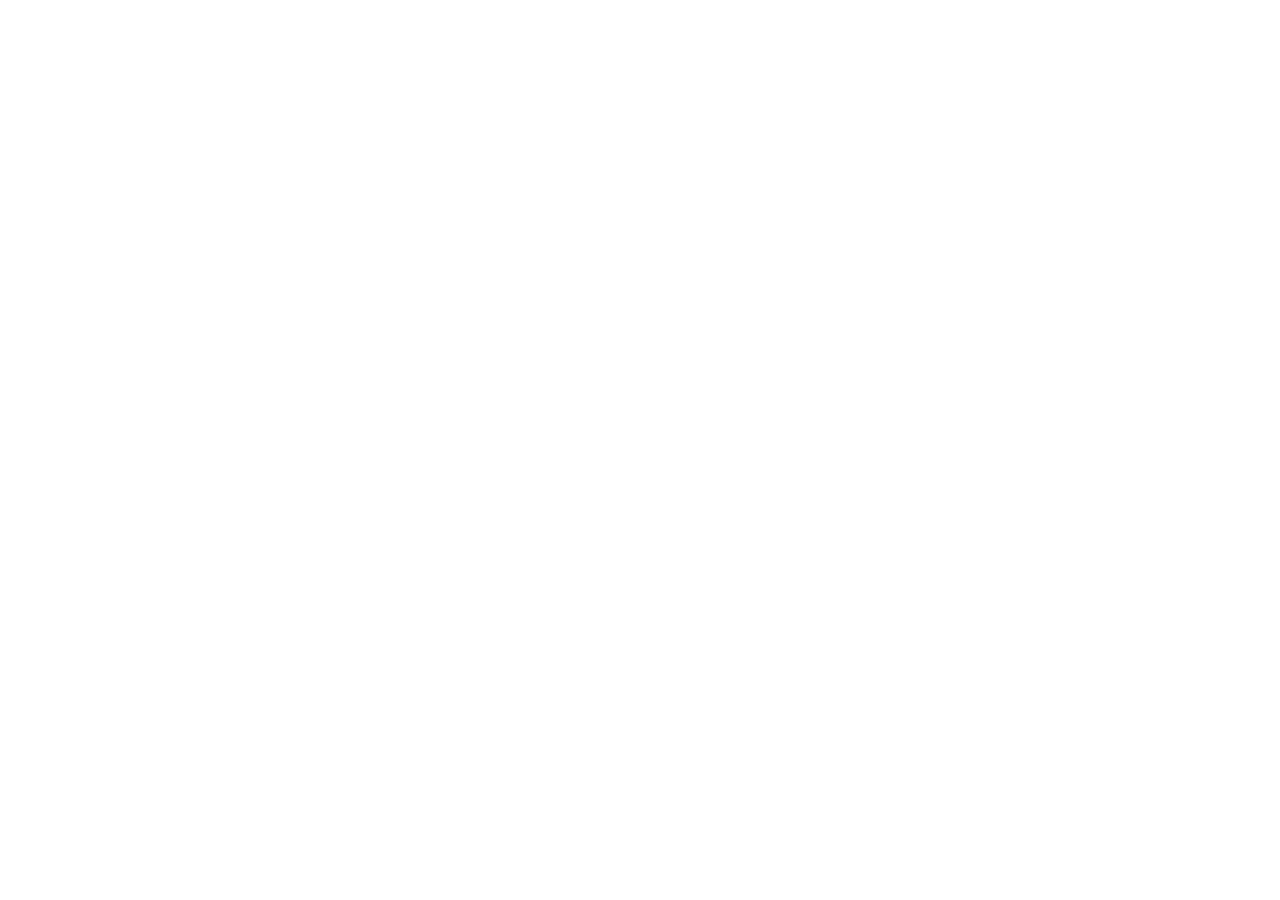
==== faq.html @ 48072fab "Add faq.html - Feyti redesign" ====
<!DOCTYPE html>
<html lang="en">
<head>
<meta charset="UTF-8" />
<meta name="viewport" content="width=device-width, initial-scale=1.0" />
<title>FAQs - Feyti Medical Group</title>
<link rel="preconnect" href="https://fonts.googleapis.com" />
<link rel="preconnect" href="https://fonts.gstatic.com" crossorigin />
<link href="https://fonts.googleapis.com/css2?family=Instrument+Serif:ital@0;1&family=DM+Sans:wght@300;400;500;600&display=swap" rel="stylesheet" />
<link rel="stylesheet" href="shared.css" />
</head>
<body><nav></nav></body></html>
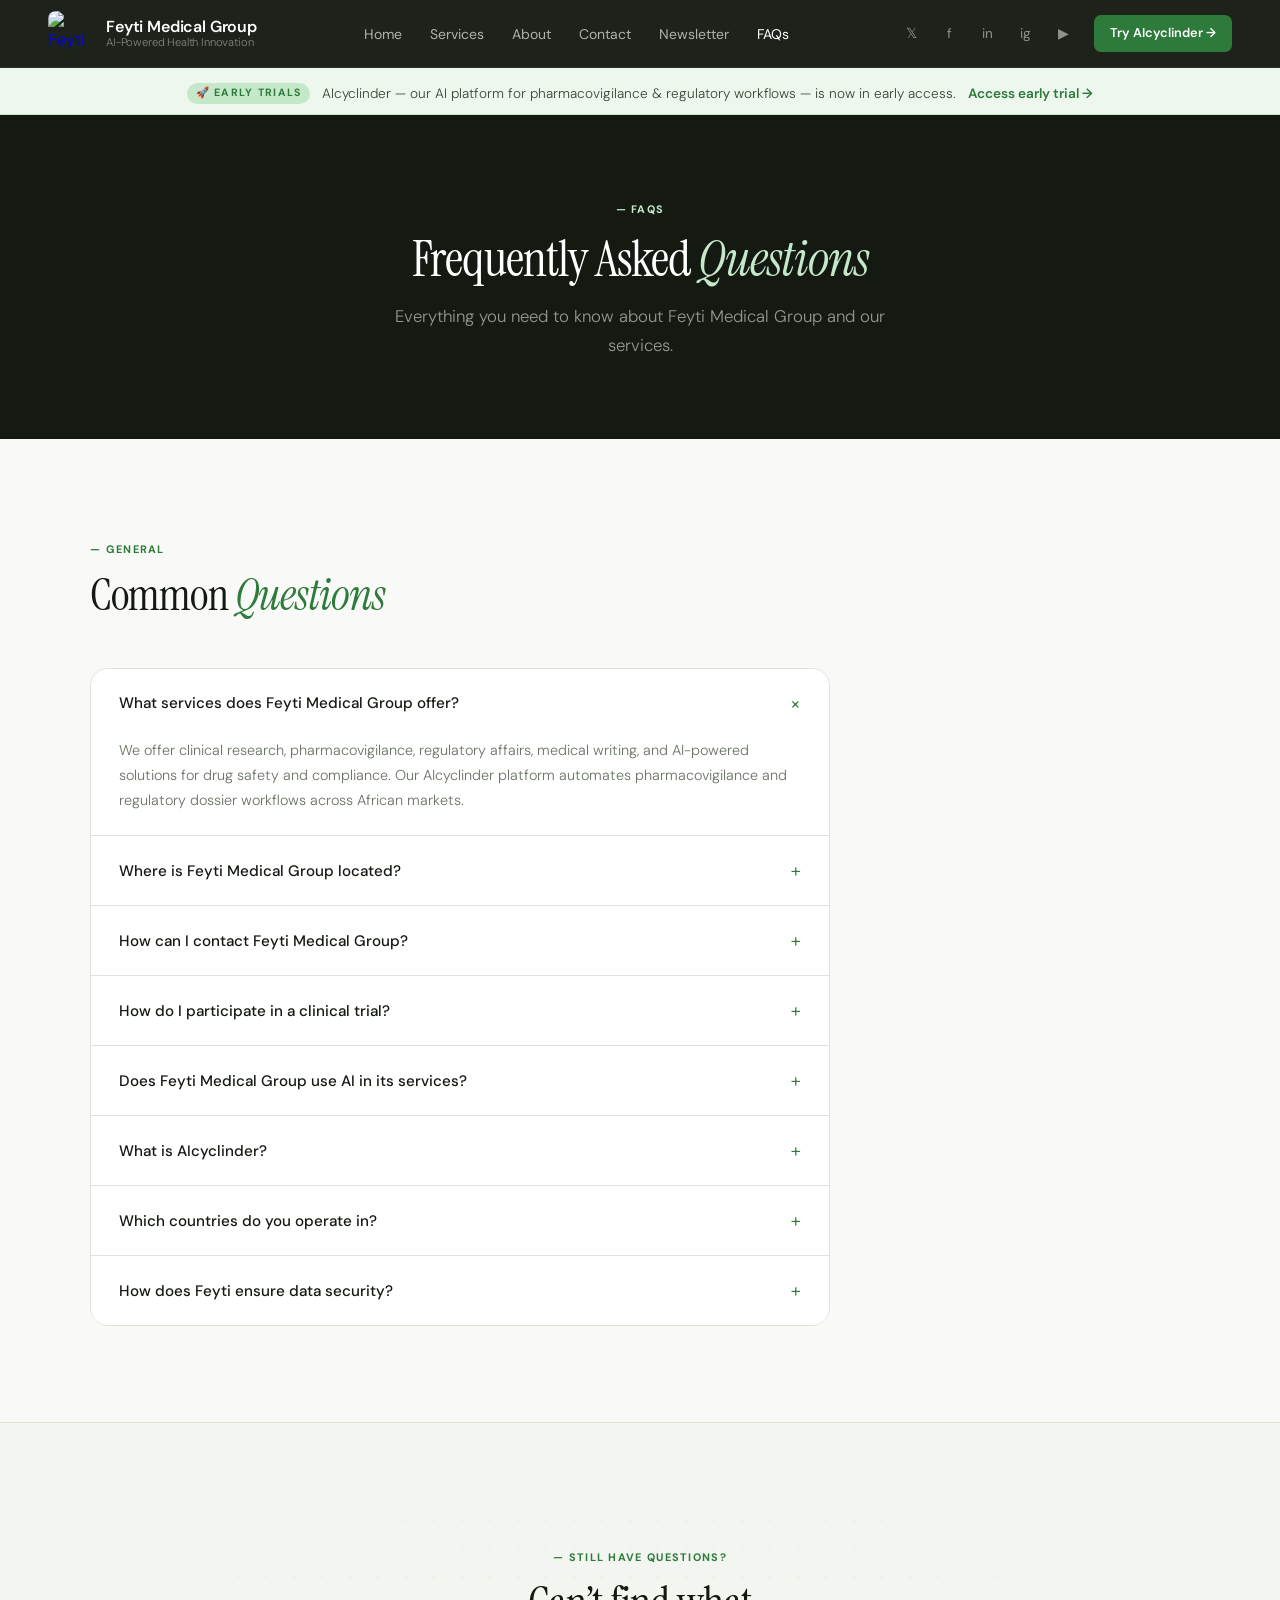
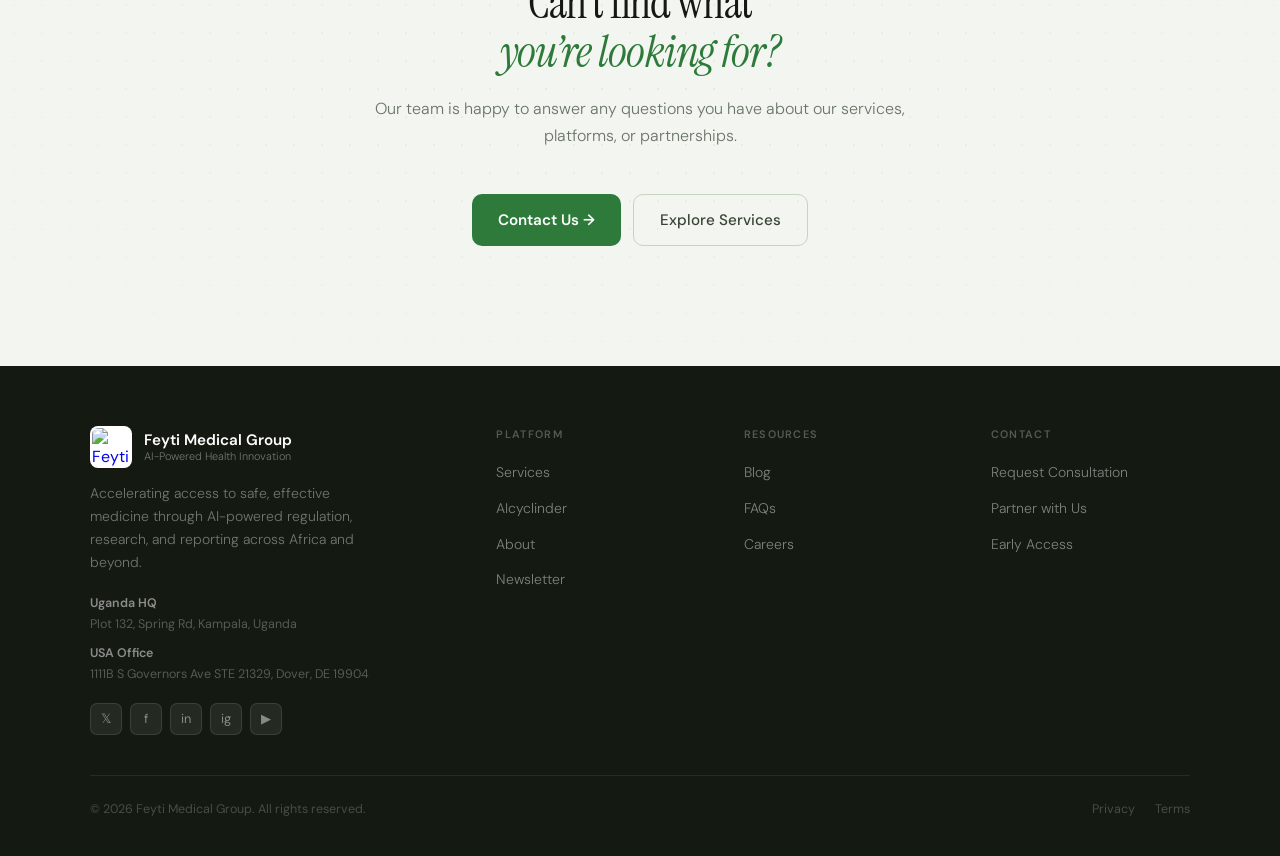
==== commit 11805000: "Add files via upload" ====
--- a/faq.html
+++ b/faq.html
@@ -9,4 +9,172 @@
 <link href="https://fonts.googleapis.com/css2?family=Instrument+Serif:ital@0;1&family=DM+Sans:wght@300;400;500;600&display=swap" rel="stylesheet" />
 <link rel="stylesheet" href="shared.css" />
 </head>
-<body><nav></nav></body></html>+<body>
+<nav>
+  <a href="index.html" class="nav-logo">
+    <img src="https://feytimedicalgroup.com/images/Feyti%20Medical%20Group%20Logo-03%20(1).jpg" alt="Feyti Medical Group Logo" />
+    <div class="nav-logo-text">Feyti Medical Group<span>AI-Powered Health Innovation</span></div>
+  </a>
+  <ul class="nav-links">
+    <li><a href="index.html">Home</a></li>
+    <li><a href="services.html">Services</a></li>
+    <li><a href="about.html">About</a></li>
+    <li><a href="contact.html">Contact</a></li>
+    <li><a href="newsletter.html">Newsletter</a></li>
+    <li><a href="faq.html" class="active">FAQs</a></li>
+    
+  </ul>
+  <div class="nav-right">
+    <div class="nav-socials">
+      <a href="https://x.com/feytigroup" title="X" target="_blank">&#120143;</a>
+      <a href="https://www.facebook.com/Feyti256" title="Facebook" target="_blank">f</a>
+      <a href="https://www.linkedin.com/company/feytimedicalgroup/" title="LinkedIn" target="_blank">in</a>
+      <a href="https://www.instagram.com/feytimedicalgroup/" title="Instagram" target="_blank">ig</a>
+      <a href="https://www.youtube.com/@FeytiMedicalGroup/videos" title="YouTube" target="_blank">&#9654;</a>
+    </div>
+    <a href="https://app.aicyclinder.com/" class="btn-nav" target="_blank">Try AIcyclinder &rarr;</a>
+  </div>
+</nav>
+<div class="banner">
+  <div class="banner-inner">
+    <span class="banner-tag">&#x1F680; Early Trials</span>
+    <p>AIcyclinder &mdash; our AI platform for pharmacovigilance &amp; regulatory workflows &mdash; is now in early access.</p>
+    <a href="https://app.aicyclinder.com/" target="_blank">Access early trial &rarr;</a>
+  </div>
+</div>
+
+<div class="inner-hero">
+  <div class="section-tag" style="color:var(--accent-mid);justify-content:center;">&mdash; FAQs</div>
+  <h1>Frequently Asked <em>Questions</em></h1>
+  <p>Everything you need to know about Feyti Medical Group and our services.</p>
+</div>
+
+<section>
+  <div class="container">
+    <div class="section-tag">&mdash; General</div>
+    <h2 class="section-title">Common <em>Questions</em></h2>
+    <div class="faq-list">
+      <div class="faq-item open">
+        <button class="faq-question" onclick="toggleFaq(this)">
+          What services does Feyti Medical Group offer?
+          <span class="faq-chevron">+</span>
+        </button>
+        <div class="faq-answer"><div class="faq-answer-inner">We offer clinical research, pharmacovigilance, regulatory affairs, medical writing, and AI-powered solutions for drug safety and compliance. Our AIcyclinder platform automates pharmacovigilance and regulatory dossier workflows across African markets.</div></div>
+      </div>
+      <div class="faq-item">
+        <button class="faq-question" onclick="toggleFaq(this)">
+          Where is Feyti Medical Group located?
+          <span class="faq-chevron">+</span>
+        </button>
+        <div class="faq-answer"><div class="faq-answer-inner">Our main office is at Level 2, Plot 132, Spring Rd, Bugolobi, Kampala, Uganda. We also have a presence in the US at 1111B S Governors Ave STE 21329, Dover, DE 19904.</div></div>
+      </div>
+      <div class="faq-item">
+        <button class="faq-question" onclick="toggleFaq(this)">
+          How can I contact Feyti Medical Group?
+          <span class="faq-chevron">+</span>
+        </button>
+        <div class="faq-answer"><div class="faq-answer-inner">You can reach us by email at admin@feytimedicalgroup.com or phone at +256-702-776-656. You can also use the contact form on our Contact page and we&rsquo;ll get back to you within 24 hours.</div></div>
+      </div>
+      <div class="faq-item">
+        <button class="faq-question" onclick="toggleFaq(this)">
+          How do I participate in a clinical trial?
+          <span class="faq-chevron">+</span>
+        </button>
+        <div class="faq-answer"><div class="faq-answer-inner">Please contact us for information about ongoing and upcoming clinical trials. We will guide you through the eligibility and enrollment process. Our team of clinical research experts will walk you through each step.</div></div>
+      </div>
+      <div class="faq-item">
+        <button class="faq-question" onclick="toggleFaq(this)">
+          Does Feyti Medical Group use AI in its services?
+          <span class="faq-chevron">+</span>
+        </button>
+        <div class="faq-answer"><div class="faq-answer-inner">Yes, we leverage AI and automation to enhance drug safety, data management, and regulatory compliance. Our AIcyclinder platform &mdash; currently in early access &mdash; automates pharmacovigilance, eCTD dossier preparation, and compliance workflows using large language models and custom AI agents.</div></div>
+      </div>
+      <div class="faq-item">
+        <button class="faq-question" onclick="toggleFaq(this)">
+          What is AIcyclinder?
+          <span class="faq-chevron">+</span>
+        </button>
+        <div class="faq-answer"><div class="faq-answer-inner">AIcyclinder is Feyti&rsquo;s proprietary AI platform for automating pharmacovigilance, regulatory dossiers, and compliance workflows. It&rsquo;s currently in early access trials &mdash; join the waitlist to be among the first to use it.</div></div>
+      </div>
+      <div class="faq-item">
+        <button class="faq-question" onclick="toggleFaq(this)">
+          Which countries do you operate in?
+          <span class="faq-chevron">+</span>
+        </button>
+        <div class="faq-answer"><div class="faq-answer-inner">We currently operate across Uganda, Kenya, Tanzania, Ghana, DRC, Rwanda, Botswana, South Africa, Nigeria, Ethiopia, Canada, and the USA &mdash; with expansion plans for 2025&ndash;2026.</div></div>
+      </div>
+      <div class="faq-item">
+        <button class="faq-question" onclick="toggleFaq(this)">
+          How does Feyti ensure data security?
+          <span class="faq-chevron">+</span>
+        </button>
+        <div class="faq-answer"><div class="faq-answer-inner">We are certified by NITA and Data Protection Authorities, and operate ISO-certified compliance systems. All data is handled with strict security protocols that meet or exceed regional regulatory requirements.</div></div>
+      </div>
+    </div>
+  </div>
+</section>
+
+<div class="cta-section">
+  <div class="cta-inner container">
+    <div class="section-tag" style="justify-content:center;">&mdash; Still have questions?</div>
+    <h2 class="section-title">Can&rsquo;t find what<br/><em>you&rsquo;re looking for?</em></h2>
+    <p class="section-sub" style="margin:0 auto 44px;">Our team is happy to answer any questions you have about our services, platforms, or partnerships.</p>
+    <div class="cta-btns">
+      <a href="contact.html" class="btn-primary">Contact Us &rarr;</a>
+      <a href="services.html" class="btn-outline">Explore Services</a>
+    </div>
+  </div>
+</div>
+
+<footer>
+  <div class="footer-inner">
+    <div class="footer-brand">
+      <a href="index.html" class="footer-logo-wrap">
+        <img src="https://feytimedicalgroup.com/images/Feyti%20Medical%20Group%20Logo-03%20(1).jpg" alt="Feyti Logo" />
+        <div class="footer-logo-text">Feyti Medical Group<span>AI-Powered Health Innovation</span></div>
+      </a>
+      <p>Accelerating access to safe, effective medicine through AI-powered regulation, research, and reporting across Africa and beyond.</p>
+      <div class="footer-offices">
+        <div class="footer-office"><strong>Uganda HQ</strong>Plot 132, Spring Rd, Kampala, Uganda</div>
+        <div class="footer-office"><strong>USA Office</strong>1111B S Governors Ave STE 21329, Dover, DE 19904</div>
+      </div>
+      <div class="social-row">
+        <a href="https://x.com/feytigroup" class="social-btn" target="_blank">&#120143;</a>
+        <a href="https://www.facebook.com/Feyti256" class="social-btn" target="_blank">f</a>
+        <a href="https://www.linkedin.com/company/feytimedicalgroup/" class="social-btn" target="_blank">in</a>
+        <a href="https://www.instagram.com/feytimedicalgroup/" class="social-btn" target="_blank">ig</a>
+        <a href="https://www.youtube.com/@FeytiMedicalGroup/videos" class="social-btn" target="_blank">&#9654;</a>
+      </div>
+    </div>
+    <div class="footer-col"><h4>Platform</h4><ul>
+      <li><a href="services.html">Services</a></li>
+      <li><a href="https://app.aicyclinder.com/" target="_blank">AIcyclinder</a></li>
+      <li><a href="about.html">About</a></li>
+      <li><a href="newsletter.html">Newsletter</a></li>
+    </ul></div>
+    <div class="footer-col"><h4>Resources</h4><ul>
+      <li><a href="https://feytimedicalgroup.medium.com/" target="_blank">Blog</a></li>
+      <li><a href="faq.html">FAQs</a></li>
+      <li><a href="https://feytimedicalgroup.com/career.html" target="_blank">Careers</a></li>
+    </ul></div>
+    <div class="footer-col"><h4>Contact</h4><ul>
+      <li><a href="contact.html">Request Consultation</a></li>
+      <li><a href="about.html">Partner with Us</a></li>
+      <li><a href="https://app.aicyclinder.com/" target="_blank">Early Access</a></li>
+    </ul></div>
+  </div>
+  <div class="footer-bottom">
+    <span>&copy; 2026 Feyti Medical Group. All rights reserved.</span>
+    <div style="display:flex;gap:20px;"><a href="#">Privacy</a><a href="#">Terms</a></div>
+  </div>
+</footer>
+<script>
+function toggleFaq(btn) {
+  const item = btn.closest('.faq-item');
+  const wasOpen = item.classList.contains('open');
+  document.querySelectorAll('.faq-item').forEach(i => i.classList.remove('open'));
+  if (!wasOpen) item.classList.add('open');
+}
+</script>
+</body>
+</html>
--- a/shared.css
+++ b/shared.css
@@ -0,0 +1,266 @@
+*, *::before, *::after { box-sizing: border-box; margin: 0; padding: 0; }
+
+:root {
+  --bg: #f9faf8; --bg2: #f2f5f0; --surface: #ffffff; --surface2: #eef2eb;
+  --border: #dde5d8; --border2: #c8d4c0;
+  --accent: #2d7a3a; --accent-lt: #3d9e4e; --accent-bg: #edf7ee; --accent-mid: #c6e8ca;
+  --text: #141a12; --text2: #3a4536; --muted: #697566; --muted2: #a0ac9a;
+  --font-d: 'Instrument Serif', serif; --font-b: 'DM Sans', sans-serif;
+  --nav-h: 68px;
+}
+
+html { scroll-behavior: smooth; }
+body { background: var(--bg); color: var(--text); font-family: var(--font-b); font-size: 16px; line-height: 1.6; -webkit-font-smoothing: antialiased; overflow-x: hidden; }
+
+/* ── FONTS ── */
+@import url('https://fonts.googleapis.com/css2?family=Instrument+Serif:ital@0;1&family=DM+Sans:wght@300;400;500;600&display=swap');
+
+/* ── NAV ── */
+nav {
+  position: fixed; top: 0; left: 0; right: 0; z-index: 100;
+  display: flex; align-items: center; justify-content: space-between;
+  padding: 0 48px; height: var(--nav-h);
+  background: rgba(20,26,18,0.96); backdrop-filter: blur(18px);
+  border-bottom: 1px solid rgba(255,255,255,0.08);
+}
+.nav-logo { display: flex; align-items: center; gap: 12px; text-decoration: none; }
+.nav-logo img { width: 46px; height: 46px; object-fit: contain; border-radius: 8px; }
+.nav-logo-text { font-family: var(--font-b); font-size: 1rem; font-weight: 600; color: #fff; letter-spacing: -0.01em; line-height: 1.2; }
+.nav-logo-text span { display: block; font-size: 0.7rem; font-weight: 300; color: rgba(255,255,255,0.45); }
+.nav-links { display: flex; gap: 28px; list-style: none; }
+.nav-links a { color: rgba(255,255,255,0.65); text-decoration: none; font-size: 0.875rem; font-weight: 400; transition: color 0.2s; }
+.nav-links a:hover, .nav-links a.active { color: #fff; }
+.nav-right { display: flex; align-items: center; gap: 16px; }
+.nav-socials { display: flex; gap: 8px; }
+.nav-socials a { width: 30px; height: 30px; display: flex; align-items: center; justify-content: center; color: rgba(255,255,255,0.5); text-decoration: none; font-size: 0.85rem; transition: color 0.2s; border-radius: 6px; }
+.nav-socials a:hover { color: #fff; background: rgba(255,255,255,0.1); }
+.btn-nav { display: inline-flex; align-items: center; gap: 6px; background: var(--accent); color: #fff; font-family: var(--font-b); font-weight: 600; font-size: 0.8rem; padding: 8px 16px; border-radius: 7px; border: none; cursor: pointer; text-decoration: none; transition: background 0.2s; white-space: nowrap; }
+.btn-nav:hover { background: var(--accent-lt); }
+
+/* ── BANNER ── */
+.banner { background: var(--accent-bg); border-bottom: 1px solid var(--accent-mid); padding: 10px 24px; text-align: center; margin-top: var(--nav-h); }
+.banner-inner { display: inline-flex; align-items: center; gap: 12px; flex-wrap: wrap; justify-content: center; }
+.banner-tag { font-size: 0.66rem; font-weight: 700; text-transform: uppercase; letter-spacing: 0.12em; color: var(--accent); background: var(--accent-mid); padding: 2px 9px; border-radius: 100px; }
+.banner p { font-size: 0.85rem; color: var(--text2); font-weight: 300; }
+.banner a { color: var(--accent); font-size: 0.85rem; font-weight: 600; text-decoration: none; }
+.banner a:hover { color: var(--accent-lt); }
+
+/* ── COMMON ── */
+section { padding: 96px 24px; }
+.container { max-width: 1100px; margin: 0 auto; }
+.section-tag { display: inline-flex; align-items: center; gap: 6px; font-size: 0.68rem; font-weight: 700; text-transform: uppercase; letter-spacing: 0.12em; color: var(--accent); margin-bottom: 12px; }
+.section-title { font-family: var(--font-d); font-size: clamp(1.9rem, 3.5vw, 3rem); font-weight: 400; letter-spacing: -0.02em; line-height: 1.1; margin-bottom: 16px; color: var(--text); }
+.section-title em { font-style: italic; color: var(--accent); }
+.section-sub { font-size: 1rem; color: var(--muted); max-width: 560px; line-height: 1.7; font-weight: 300; }
+
+/* ── BUTTONS ── */
+.btn-primary { display: inline-flex; align-items: center; gap: 8px; background: var(--accent); color: #fff; font-family: var(--font-b); font-weight: 600; font-size: 0.95rem; padding: 13px 26px; border-radius: 10px; border: none; cursor: pointer; text-decoration: none; transition: background 0.2s, transform 0.15s, box-shadow 0.2s; white-space: nowrap; }
+.btn-primary:hover { background: var(--accent-lt); transform: translateY(-2px); box-shadow: 0 8px 28px rgba(45,122,58,0.22); }
+.btn-outline { display: inline-flex; align-items: center; gap: 8px; background: transparent; color: var(--text2); font-family: var(--font-b); font-weight: 500; font-size: 0.95rem; padding: 13px 26px; border-radius: 10px; border: 1.5px solid var(--border2); cursor: pointer; text-decoration: none; transition: border-color 0.2s, color 0.2s, background 0.2s; }
+.btn-outline:hover { border-color: var(--accent); color: var(--accent); background: var(--accent-bg); }
+
+/* ── INNER PAGE HERO ── */
+.inner-hero { background: var(--text); padding: 80px 24px; text-align: center; }
+.inner-hero h1 { font-family: var(--font-d); font-size: clamp(2.2rem, 4vw, 3.6rem); font-weight: 400; color: #fff; letter-spacing: -0.02em; line-height: 1.08; margin-bottom: 16px; }
+.inner-hero h1 em { font-style: italic; color: var(--accent-mid); }
+.inner-hero p { font-size: 1.05rem; color: rgba(255,255,255,0.55); max-width: 540px; margin: 0 auto; line-height: 1.7; font-weight: 300; }
+
+/* ── STAT ROW ── */
+.stat-row { display: grid; grid-template-columns: repeat(3, 1fr); gap: 1px; background: var(--border); border: 1.5px solid var(--border); border-radius: 18px; overflow: hidden; margin-top: 56px; }
+.stat-cell { background: var(--surface); padding: 44px 36px; text-align: center; transition: background 0.2s; }
+.stat-cell:hover { background: var(--accent-bg); }
+.stat-value { font-family: var(--font-d); font-size: 3.4rem; font-weight: 400; color: var(--accent); letter-spacing: -0.025em; line-height: 1; margin-bottom: 8px; }
+.stat-label { font-size: 0.875rem; color: var(--muted); font-weight: 300; line-height: 1.5; }
+
+/* ── SERVICE GRID ── */
+.services-grid { display: grid; grid-template-columns: repeat(3, 1fr); gap: 1px; background: var(--border); border: 1.5px solid var(--border); border-radius: 18px; overflow: hidden; margin-top: 52px; }
+.service-card { background: var(--surface); padding: 36px 30px; transition: background 0.2s; }
+.service-card:hover { background: var(--accent-bg); }
+.service-icon { width: 44px; height: 44px; background: var(--accent-bg); border: 1.5px solid var(--accent-mid); border-radius: 10px; display: flex; align-items: center; justify-content: center; font-size: 1.2rem; margin-bottom: 18px; }
+.service-card h3 { font-size: 0.975rem; font-weight: 600; margin-bottom: 10px; color: var(--text); letter-spacing: -0.01em; }
+.service-card p { font-size: 0.875rem; color: var(--muted); line-height: 1.65; font-weight: 300; }
+.service-card .learn-more { display: inline-flex; align-items: center; gap: 4px; font-size: 0.8rem; font-weight: 600; color: var(--accent); text-decoration: none; margin-top: 14px; }
+.service-card .learn-more:hover { color: var(--accent-lt); }
+
+/* ── PARTNER LOGOS ── */
+.partner-logo-row { display: flex; align-items: center; gap: 32px; flex-wrap: wrap; margin-top: 32px; }
+.partner-logo { height: 36px; object-fit: contain; filter: grayscale(100%) opacity(0.5); transition: filter 0.2s; }
+.partner-logo:hover { filter: grayscale(0%) opacity(1); }
+
+/* ── TICKER ── */
+.trust-section { padding: 44px 0; border-top: 1px solid var(--border); border-bottom: 1px solid var(--border); background: var(--surface); overflow: hidden; }
+.trust-label { text-align: center; font-size: 0.68rem; font-weight: 600; text-transform: uppercase; letter-spacing: 0.14em; color: var(--muted2); margin-bottom: 24px; }
+.ticker-wrap { overflow: hidden; mask-image: linear-gradient(to right, transparent, black 10%, black 90%, transparent); }
+.ticker-track { display: flex; gap: 52px; animation: ticker 30s linear infinite; white-space: nowrap; }
+@keyframes ticker { 0% { transform: translateX(0); } 100% { transform: translateX(-50%); } }
+.trust-item { display: flex; align-items: center; gap: 8px; font-size: 0.875rem; font-weight: 500; color: var(--muted); flex-shrink: 0; }
+.trust-item .sep { width: 3px; height: 3px; border-radius: 50%; background: var(--muted2); }
+
+/* ── WHY GRID ── */
+.why-grid { display: grid; grid-template-columns: repeat(2, 1fr); gap: 1px; background: var(--border); border: 1.5px solid var(--border); border-radius: 18px; overflow: hidden; margin-top: 52px; }
+.why-card { background: var(--surface); padding: 36px 30px; transition: background 0.2s; }
+.why-card:hover { background: var(--accent-bg); }
+.why-icon { font-size: 1.6rem; margin-bottom: 14px; display: block; }
+.why-card h3 { font-size: 0.975rem; font-weight: 600; margin-bottom: 10px; color: var(--text); }
+.why-card p { font-size: 0.875rem; color: var(--muted); line-height: 1.65; font-weight: 300; }
+
+/* ── MARKETS ── */
+.markets-layout { display: grid; grid-template-columns: 1fr 1.4fr; gap: 56px; align-items: start; margin-top: 52px; }
+.market-tags { display: flex; flex-wrap: wrap; gap: 8px; margin-top: 18px; }
+.market-tag { font-size: 0.825rem; font-weight: 500; background: var(--surface); border: 1.5px solid var(--border); color: var(--text2); padding: 7px 14px; border-radius: 8px; transition: border-color 0.2s, color 0.2s, background 0.2s; }
+.market-tag:hover { border-color: var(--accent); color: var(--accent); background: var(--accent-bg); }
+.partners-box { background: var(--surface); border: 1.5px solid var(--border); border-radius: 18px; padding: 36px; }
+.partners-box h4 { font-size: 0.68rem; font-weight: 700; text-transform: uppercase; letter-spacing: 0.12em; color: var(--muted2); margin-bottom: 16px; }
+.partner-list { display: flex; flex-direction: column; gap: 10px; }
+.partner-item { display: flex; align-items: center; gap: 10px; font-size: 0.875rem; color: var(--muted); font-weight: 300; }
+.partner-dot { width: 6px; height: 6px; border-radius: 50%; background: var(--accent-mid); flex-shrink: 0; }
+.divider { margin: 18px 0; border: none; border-top: 1px solid var(--border); }
+
+/* ── FAQ ── */
+.faq-list { margin-top: 48px; border: 1.5px solid var(--border); border-radius: 18px; overflow: hidden; max-width: 740px; }
+.faq-item { border-bottom: 1px solid var(--border); }
+.faq-item:last-child { border-bottom: none; }
+.faq-question { width: 100%; background: var(--surface); border: none; color: var(--text); font-family: var(--font-b); font-size: 0.95rem; font-weight: 500; text-align: left; padding: 22px 28px; cursor: pointer; display: flex; justify-content: space-between; align-items: center; gap: 16px; transition: background 0.2s; }
+.faq-question:hover { background: var(--accent-bg); }
+.faq-chevron { font-size: 1.2rem; color: var(--accent); transition: transform 0.25s; font-weight: 300; flex-shrink: 0; }
+.faq-item.open .faq-chevron { transform: rotate(45deg); }
+.faq-answer { overflow: hidden; max-height: 0; transition: max-height 0.3s ease; }
+.faq-item.open .faq-answer { max-height: 200px; }
+.faq-answer-inner { padding: 0 28px 22px; color: var(--muted); font-size: 0.9rem; line-height: 1.75; font-weight: 300; background: var(--surface); }
+
+/* ── CTA ── */
+.cta-section { background: var(--bg2); border-top: 1px solid var(--border); padding: 120px 24px; text-align: center; position: relative; overflow: hidden; }
+.cta-section::before { content: ''; position: absolute; inset: 0; background-image: radial-gradient(var(--border) 1px, transparent 1px); background-size: 28px 28px; opacity: 0.65; pointer-events: none; mask-image: radial-gradient(ellipse 80% 70% at 50% 50%, black, transparent); }
+.cta-inner { position: relative; z-index: 1; }
+.cta-section .section-title { max-width: 640px; margin: 0 auto 18px; }
+.cta-section .section-sub { margin: 0 auto 44px; }
+.cta-btns { display: flex; gap: 12px; justify-content: center; flex-wrap: wrap; }
+
+/* ── NEWSLETTER INPUT ── */
+.newsletter-row { display: flex; gap: 10px; justify-content: center; max-width: 420px; margin: 0 auto; flex-wrap: wrap; }
+.newsletter-input { flex: 1; min-width: 200px; background: var(--surface); border: 1.5px solid var(--border2); border-radius: 10px; color: var(--text); font-family: var(--font-b); font-size: 0.9rem; padding: 13px 18px; outline: none; transition: border-color 0.2s, box-shadow 0.2s; }
+.newsletter-input:focus { border-color: var(--accent); box-shadow: 0 0 0 3px rgba(45,122,58,0.1); }
+.newsletter-input::placeholder { color: var(--muted2); }
+
+/* ── TESTIMONIAL ── */
+.testimonial-section { background: var(--accent); padding: 100px 24px; }
+.testimonial-card { max-width: 720px; margin: 0 auto; text-align: center; }
+.testimonial-quote { font-family: var(--font-d); font-size: clamp(1.4rem, 2.8vw, 2.1rem); font-weight: 400; font-style: italic; line-height: 1.45; color: #fff; margin-bottom: 32px; letter-spacing: -0.01em; }
+.testimonial-author { font-size: 0.875rem; color: rgba(255,255,255,0.65); }
+.testimonial-author strong { color: #fff; font-weight: 600; }
+
+/* ── BADGE PILLS ── */
+.badges-row { display: flex; gap: 10px; flex-wrap: wrap; margin-top: 40px; }
+.badge-pill { display: inline-flex; align-items: center; gap: 6px; border: 1.5px solid var(--accent-mid); background: var(--accent-bg); border-radius: 100px; padding: 7px 16px; font-size: 0.78rem; font-weight: 500; color: var(--accent); }
+.badge-pill .dot { width: 6px; height: 6px; border-radius: 50%; background: var(--accent); opacity: 0.7; }
+
+/* ── FOOTER ── */
+footer { background: var(--text); padding: 60px 48px 36px; }
+.footer-inner { max-width: 1100px; margin: 0 auto; display: grid; grid-template-columns: 1.8fr 1fr 1fr 1fr; gap: 48px; }
+.footer-logo-wrap { display: flex; align-items: center; gap: 12px; text-decoration: none; margin-bottom: 14px; }
+.footer-logo-wrap img { width: 42px; height: 42px; object-fit: contain; border-radius: 8px; background: #fff; padding: 2px; }
+.footer-logo-text { font-family: var(--font-b); font-size: 0.95rem; font-weight: 600; color: #fff; line-height: 1.2; }
+.footer-logo-text span { display: block; font-size: 0.68rem; font-weight: 300; color: rgba(255,255,255,0.4); }
+.footer-brand p { color: rgba(255,255,255,0.4); font-size: 0.875rem; line-height: 1.65; font-weight: 300; max-width: 270px; }
+.footer-offices { margin-top: 20px; display: flex; flex-direction: column; gap: 10px; }
+.footer-office { font-size: 0.78rem; color: rgba(255,255,255,0.28); line-height: 1.5; }
+.footer-office strong { color: rgba(255,255,255,0.5); font-weight: 600; display: block; margin-bottom: 2px; }
+.footer-col h4 { font-size: 0.68rem; font-weight: 600; text-transform: uppercase; letter-spacing: 0.12em; color: rgba(255,255,255,0.28); margin-bottom: 16px; }
+.footer-col ul { list-style: none; display: flex; flex-direction: column; gap: 10px; }
+.footer-col a { color: rgba(255,255,255,0.45); font-size: 0.875rem; text-decoration: none; font-weight: 300; transition: color 0.2s; }
+.footer-col a:hover { color: #fff; }
+.social-row { display: flex; gap: 8px; margin-top: 20px; }
+.social-btn { width: 32px; height: 32px; background: rgba(255,255,255,0.07); border: 1px solid rgba(255,255,255,0.1); border-radius: 7px; display: flex; align-items: center; justify-content: center; color: rgba(255,255,255,0.45); font-size: 0.8rem; text-decoration: none; transition: background 0.2s, color 0.2s; }
+.social-btn:hover { background: var(--accent); color: #fff; border-color: var(--accent); }
+.footer-bottom { max-width: 1100px; margin: 40px auto 0; padding-top: 24px; border-top: 1px solid rgba(255,255,255,0.08); display: flex; justify-content: space-between; align-items: center; font-size: 0.78rem; color: rgba(255,255,255,0.22); }
+.footer-bottom a { color: rgba(255,255,255,0.22); text-decoration: none; transition: color 0.2s; }
+.footer-bottom a:hover { color: rgba(255,255,255,0.5); }
+
+/* ── HERO (HOME) ── */
+.hero { position: relative; min-height: 88vh; display: flex; align-items: center; justify-content: center; text-align: center; overflow: hidden; }
+.hero-bg { position: absolute; inset: 0; background: linear-gradient(135deg, #0a1a0d 0%, #1a3320 50%, #0d2218 100%); }
+.hero-bg img { position: absolute; inset: 0; width: 100%; height: 100%; object-fit: cover; opacity: 0.25; }
+.hero-content { position: relative; z-index: 1; max-width: 820px; padding: 0 24px; }
+.hero-badge { display: inline-flex; align-items: center; gap: 8px; border: 1px solid rgba(198,232,202,0.4); background: rgba(45,122,58,0.2); color: var(--accent-mid); font-size: 0.72rem; font-weight: 600; padding: 5px 14px; border-radius: 100px; margin-bottom: 28px; text-transform: uppercase; letter-spacing: 0.06em; }
+.hero-badge .dot { width: 6px; height: 6px; border-radius: 50%; background: var(--accent-mid); animation: pulse 2.2s ease-in-out infinite; }
+@keyframes pulse { 0%,100% { opacity:1; transform:scale(1); } 50% { opacity:0.35; transform:scale(0.75); } }
+.hero h1 { font-family: var(--font-d); font-size: clamp(2.8rem, 5.5vw, 5rem); font-weight: 400; color: #fff; line-height: 1.04; letter-spacing: -0.025em; margin-bottom: 22px; }
+.hero h1 em { font-style: italic; color: var(--accent-mid); }
+.hero-sub { font-size: 1.1rem; color: rgba(255,255,255,0.6); max-width: 520px; margin: 0 auto 40px; line-height: 1.72; font-weight: 300; }
+.hero-ctas { display: flex; gap: 12px; justify-content: center; flex-wrap: wrap; margin-bottom: 20px; }
+.hero-note { font-size: 0.78rem; color: rgba(255,255,255,0.35); }
+
+/* ── IMAGE SECTION ── */
+.image-section { padding: 0 24px 96px; }
+.image-section-inner { max-width: 1100px; margin: 0 auto; display: grid; grid-template-columns: 1fr 1fr; gap: 48px; align-items: center; }
+.image-section-img { border-radius: 18px; overflow: hidden; border: 1.5px solid var(--border); box-shadow: 0 16px 48px rgba(45,122,58,0.08); }
+.image-section-img img { width: 100%; height: 380px; object-fit: cover; display: block; }
+.image-section-content { display: flex; flex-direction: column; }
+.pillars-list { display: flex; flex-direction: column; gap: 14px; margin-top: 28px; }
+.pillar-item { display: flex; align-items: flex-start; gap: 12px; padding: 16px 18px; background: var(--surface); border: 1.5px solid var(--border); border-radius: 12px; transition: border-color 0.2s, background 0.2s; }
+.pillar-item:hover { border-color: var(--accent-mid); background: var(--accent-bg); }
+.pillar-icon { width: 34px; height: 34px; background: var(--accent-bg); border: 1.5px solid var(--accent-mid); border-radius: 8px; display: flex; align-items: center; justify-content: center; font-size: 0.95rem; flex-shrink: 0; margin-top: 2px; }
+.pillar-text h4 { font-size: 0.9rem; font-weight: 600; color: var(--text); margin-bottom: 2px; }
+.pillar-text p { font-size: 0.8rem; color: var(--muted); font-weight: 300; line-height: 1.5; }
+
+/* ── CONTACT ── */
+.contact-grid { display: grid; grid-template-columns: 1fr 1fr; gap: 48px; align-items: start; margin-top: 52px; }
+.contact-info-box { display: flex; flex-direction: column; gap: 24px; }
+.contact-info-item { display: flex; gap: 14px; align-items: flex-start; padding: 20px; background: var(--surface); border: 1.5px solid var(--border); border-radius: 14px; }
+.contact-info-icon { width: 38px; height: 38px; background: var(--accent-bg); border: 1.5px solid var(--accent-mid); border-radius: 9px; display: flex; align-items: center; justify-content: center; font-size: 1rem; flex-shrink: 0; }
+.contact-info-text h4 { font-size: 0.875rem; font-weight: 600; color: var(--text); margin-bottom: 4px; }
+.contact-info-text p, .contact-info-text a { font-size: 0.85rem; color: var(--muted); font-weight: 300; line-height: 1.6; text-decoration: none; }
+.contact-info-text a:hover { color: var(--accent); }
+.form-card { background: var(--surface); border: 1.5px solid var(--border); border-radius: 18px; padding: 36px; }
+.form-card h3 { font-family: var(--font-d); font-size: 1.5rem; font-weight: 400; margin-bottom: 24px; color: var(--text); }
+.form-group { margin-bottom: 18px; }
+.form-group label { display: block; font-size: 0.8rem; font-weight: 600; color: var(--text2); margin-bottom: 6px; text-transform: uppercase; letter-spacing: 0.06em; }
+.form-control { width: 100%; background: var(--bg); border: 1.5px solid var(--border2); border-radius: 10px; color: var(--text); font-family: var(--font-b); font-size: 0.9rem; padding: 12px 16px; outline: none; transition: border-color 0.2s, box-shadow 0.2s; }
+.form-control:focus { border-color: var(--accent); box-shadow: 0 0 0 3px rgba(45,122,58,0.1); }
+.form-control::placeholder { color: var(--muted2); }
+textarea.form-control { resize: vertical; min-height: 120px; }
+
+/* ── ABOUT ── */
+.milestone-list { display: flex; flex-direction: column; gap: 0; margin-top: 48px; position: relative; }
+.milestone-list::before { content: ''; position: absolute; left: 23px; top: 0; bottom: 0; width: 2px; background: var(--border); }
+.milestone-item { display: flex; gap: 24px; align-items: flex-start; padding: 0 0 36px; position: relative; }
+.milestone-year { width: 46px; height: 46px; background: var(--accent); color: #fff; border-radius: 50%; display: flex; align-items: center; justify-content: center; font-size: 0.68rem; font-weight: 700; flex-shrink: 0; z-index: 1; line-height: 1.2; text-align: center; }
+.milestone-content h4 { font-size: 0.95rem; font-weight: 600; color: var(--text); margin-bottom: 6px; }
+.milestone-content p { font-size: 0.875rem; color: var(--muted); line-height: 1.65; font-weight: 300; }
+.market-stat-row { display: grid; grid-template-columns: repeat(3, 1fr); gap: 16px; margin-top: 40px; }
+.market-stat-card { background: var(--surface); border: 1.5px solid var(--border); border-radius: 14px; padding: 28px 20px; text-align: center; }
+.market-stat-value { font-family: var(--font-d); font-size: 2.4rem; font-weight: 400; color: var(--accent); line-height: 1; margin-bottom: 6px; }
+.market-stat-label { font-size: 0.78rem; color: var(--muted); font-weight: 300; }
+.market-stat-sub { font-size: 0.7rem; color: var(--muted2); margin-top: 2px; }
+
+/* ── NEWSLETTER PAGE ── */
+.newsletter-hero-form { max-width: 480px; margin: 32px auto 0; }
+.newsletter-archive { display: grid; grid-template-columns: repeat(3, 1fr); gap: 20px; margin-top: 48px; }
+.newsletter-card { background: var(--surface); border: 1.5px solid var(--border); border-radius: 14px; padding: 24px; transition: border-color 0.2s, background 0.2s; }
+.newsletter-card:hover { border-color: var(--accent-mid); background: var(--accent-bg); }
+.newsletter-card .tag { font-size: 0.65rem; font-weight: 700; text-transform: uppercase; letter-spacing: 0.1em; color: var(--accent); margin-bottom: 10px; display: block; }
+.newsletter-card h4 { font-size: 0.925rem; font-weight: 600; color: var(--text); margin-bottom: 8px; line-height: 1.4; }
+.newsletter-card p { font-size: 0.825rem; color: var(--muted); font-weight: 300; line-height: 1.55; }
+
+/* ── AI CHIP ── */
+.powered-by { margin-top: 16px; padding-top: 12px; border-top: 1px solid var(--border); display: flex; align-items: center; gap: 7px; flex-wrap: wrap; }
+.powered-by .label { font-size: 0.65rem; font-weight: 600; text-transform: uppercase; letter-spacing: 0.1em; color: var(--muted2); }
+.ai-chip { font-size: 0.68rem; font-weight: 600; background: var(--surface2); border: 1px solid var(--border2); color: var(--muted); padding: 2px 8px; border-radius: 5px; }
+
+/* ── ANIMATIONS ── */
+@keyframes fadeUp { from { opacity:0; transform:translateY(22px); } to { opacity:1; transform:translateY(0); } }
+.fade-up { animation: fadeUp 0.65s ease both; }
+.d1 { animation-delay: 0.1s; } .d2 { animation-delay: 0.22s; } .d3 { animation-delay: 0.36s; } .d4 { animation-delay: 0.5s; }
+
+/* ── RESPONSIVE ── */
+@media (max-width: 900px) {
+  nav { padding: 0 20px; }
+  .nav-links { display: none; }
+  .hero { min-height: 70vh; }
+  .services-grid, .stat-row, .why-grid { grid-template-columns: 1fr; }
+  .markets-layout, .image-section-inner, .contact-grid { grid-template-columns: 1fr; }
+  .footer-inner { grid-template-columns: 1fr 1fr; gap: 32px; }
+  .footer-bottom { flex-direction: column; gap: 8px; text-align: center; }
+  .market-stat-row { grid-template-columns: 1fr; }
+  .newsletter-archive { grid-template-columns: 1fr; }
+}
